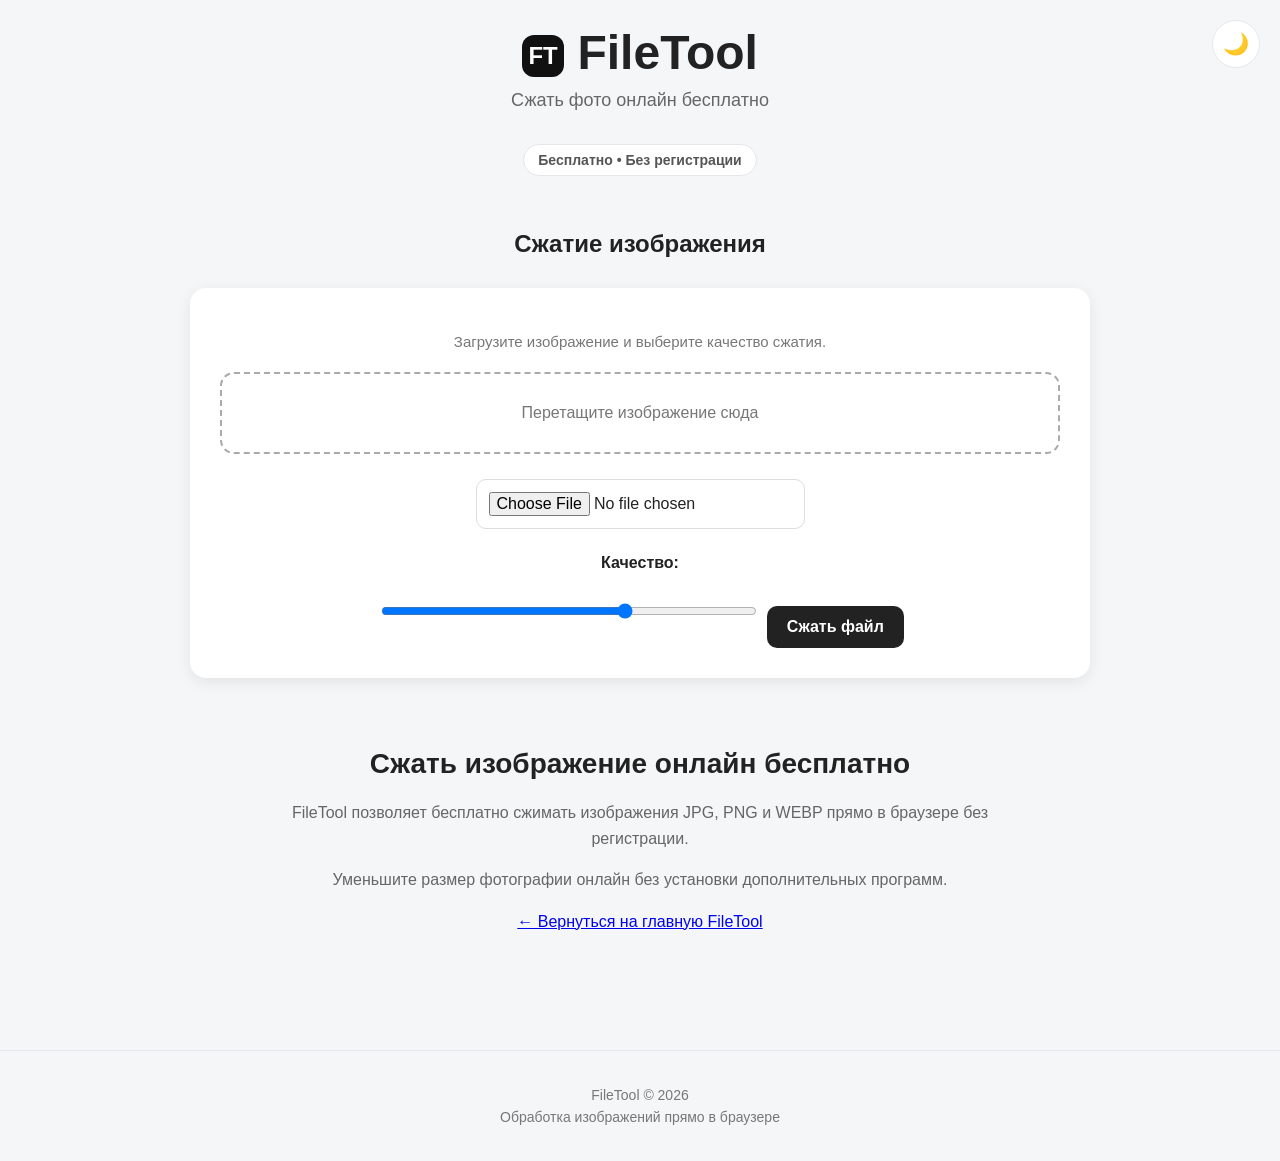
==== compress/index.html @ d28f984b "Improve SEO and add separate tool pages" ====
<!DOCTYPE html>
<html lang="ru">

<head>
    <meta charset="UTF-8">
    <meta name="viewport" content="width=device-width, initial-scale=1.0">

    <title>Сжать фото онлайн бесплатно — FileTool</title>

    <meta name="description"
          content="Сжимайте JPG, PNG и WEBP изображения онлайн бесплатно прямо в браузере без регистрации.">

    <link rel="canonical"
          href="https://trivial177.github.io/FileTool/compress/">

    <link rel="stylesheet" href="../style.css">

    <meta name="theme-color" content="#111111">

    <!-- Значок FT во вкладке браузера -->
    <link rel="icon"
          href="data:image/svg+xml,<svg xmlns='http://www.w3.org/2000/svg' viewBox='0 0 100 100'><rect width='100' height='100' rx='22' fill='%23111'/><text x='50' y='64' text-anchor='middle' font-size='48' font-family='Arial' font-weight='bold' fill='white'>FT</text></svg>">
</head>

<body>

    <button id="themeToggle" class="theme-toggle">
        🌙
    </button>

    <header>
        <h1>
            <span class="logo-icon">FT</span>
            FileTool
        </h1>

        <p>Сжать фото онлайн бесплатно</p>

        <p class="header-badge">
            Бесплатно • Без регистрации
        </p>
    </header>

    <main>

        <h2>Сжатие изображения</h2>

        <div id="compressor">

            <p class="tool-help">
                Загрузите изображение и выберите качество сжатия.
            </p>

            <div class="drop-zone" id="compressDropZone">
                Перетащите изображение сюда
            </div>

            <input
                type="file"
                id="compressInput"
                accept="image/*"
            >

            <label for="quality">
                Качество:
            </label>

            <input
                type="range"
                id="quality"
                min="0.1"
                max="1"
                step="0.1"
                value="0.7"
            >

            <button id="startCompress">
                Сжать файл
            </button>

        </div>

        <section class="seo-section">

            <h2>Сжать изображение онлайн бесплатно</h2>

            <p>
                FileTool позволяет бесплатно сжимать изображения
                JPG, PNG и WEBP прямо в браузере без регистрации.
            </p>

            <p>
                Уменьшите размер фотографии онлайн без установки
                дополнительных программ.
            </p>

            <p>
                <a href="../index.html">
                    ← Вернуться на главную FileTool
                </a>
            </p>

        </section>

    </main>

    <footer>
        <p>FileTool © 2026</p>
        <p>Обработка изображений прямо в браузере</p>
    </footer>

    <script src="compress.js"></script>

</body>
</html>
---- style.css ----
body {
    margin: 0;
    font-family: Arial, sans-serif;
    background-color: #f4f6f8;
    color: #222;
}
header {
    text-align: center;
    padding: 25px 20px 10px;
}

header h1 {
    margin: 0;
    font-size: 48px;
}

header p {
    margin-top: 10px;
    color: #666;
    font-size: 18px;
}
main {
    max-width: 900px;
    margin: 0 auto;
    padding: 10px 20px 30px;
    text-align: center;
}

main h2 {
    margin-bottom: 30px;
}
.tools {
    display: grid;
    grid-template-columns: repeat(2, 1fr);
    gap: 20px;
}
.tools button {
    padding: 25px;
    font-size: 18px;
    border-radius: 14px;
    cursor: pointer;
    box-shadow: 0 4px 12px rgba(0, 0, 0, 0.08);
    background: white;
    border: 1px solid #e5e7eb;
}
.tools button {
    transition: 0.2s;
}

.tools button:hover {
    transform: translateY(-4px);
    box-shadow: 0 10px 24px rgba(0, 0, 0, 0.12);
    background: #fafafa;
}
.tools button:active {
    transform: translateY(0);
}
@media (max-width: 600px) {
    .tools{
        grid-template-columns: 1fr;
    }

    header h1 {
        font-size: 36px;
    }
}
#converter,
#compressor,
#resizer,
#removeBg,
#replaceBg {
    margin-top: 30px;
    padding: 30px;
    background: white;
    border-radius: 16px;
    box-shadow: 0 4px 16px rgba(0, 0, 0, 0.08);
}
#converter input,
#compressor input,
#resizer input,
#removeBg input,
#replaceBg input,
#converter select {
    margin: 10px 5px;
    padding: 12px;
    border: 1px solid #ddd;
    border-radius: 10px;
    font-size: 16px;
}
#converter button,
#compressor button,
#resizer button,
#removeBg button,
#replaceBg button {
    padding: 12px 20px;
    border: none;
    border-radius: 10px;
    cursor: pointer;
    font-size: 16px;
}
#converter button,
#compressor button,
#resizer button,
#removeBg button,
#replaceBg button {
    background: #222;
    color: white;
    transition: 0.2s;
}
#converter button:hover,
#compressor button:hover,
#resizer button:hover,
#removeBg button:hover,
#replaceBg button:hover {
    transform: translateY(-2px);
    opacity: 0.85;
}
.tool-title {
    display: block;
    font-size: 20px;
    font-weight: 600;
}
.tool-description {
    display: block;
    margin-top: 8px;
    font-size: 14px;
    font-weight: 400;
    color: #777;
}
.tool-help {
    color: #777;
    font-size: 15px;
    margin-bottom: 22px;
}
#converter h3 {
    font-size: 18px;
    margin-bottom: 8px;
}
#converter input[type="file"] {
    padding: 12px;
    border: 1px solid #ddd;
    border-radius: 10px;
    background: #fafafa;
    font-size: 15px;
}
#converter select {
    padding: 12px 16px;
    border: 1px solid #ddd;
    border-radius: 10px;
    background: white;
    font-size: 15px;
    cursor: pointer;
}
#startConvert {
    background: #111;
    color: white;
    font-weight: 600;
    padding: 14px 24px;
    border-radius: 12px;
    box-shadow: 0 6px 16px rgba(0, 0, 0, 0.16);
}
#startConvert:hover {
    background: #000;
    transform: translateY(-3px);
    box-shadow: 0 10px 22px rgba(0, 0, 0, 0.22);
}
#compressor label {
    display: block;
    margin-top: 15px;
    margin-bottom: 8px;
    font-weight: 600;
}
#quality {
    width: 350px;
    max-width: 100%;
    cursor: pointer;
}
#startCompress {
    background: #111;
    color: white;
    font-weight: 600;
    padding: 14px 24px;
    border-radius: 12px;
}
#startCompress:hover {
    background: #000;
    transform: translateY(-2px);
}
.size-inputs {
    display: flex;
    justify-content: center;
    gap: 12px;
    margin: 20px 0;
}
.size-inputs input {
    width: 140px;
    padding: 12px;
    text-align: center;
}
#startResize {
    background: #111;
    color: white;
    font-weight: 600;
    padding: 14px 24px;
    border-radius: 12px;
}
#startResize:hover {
    background: #000;
    transform: translateY(-2px);
}
#startRemoveBg {
    background: #111;
    color: white;
    font-weight: 600;
    padding: 14px 24px;
    border-radius: 12px;
}
#startRemoveBg:hover {
    background: #000;
    transform: translateY(-2px);
}
#removeBgStatus {
    margin-top: 18px;
    font-size: 16px;
    font-weight: 600;
    min-height: 20px;
}
#removeBgStatus:not(:empty) {
    padding: 10px;
}
#startReplaceBg {
    background: #111;
    color: white;
    font-weight: 600;
    padding: 14px 24px;
    border-radius: 12px;
}
#startReplaceBg:hover {
    background: #000;
    transform: translateY(-2px);
}
#replaceBgStatus {
    margin-top: 18px;
    font-size: 16px;
    font-weight: 600;
    min-height: 20px;
}
#replaceBgStatus:not(:empty) {
    padding: 10px;
}
.header-badge {
    display: inline-block;
    margin-top: 15px;
    padding: 7px 14px;
    background: white;
    border: 1px solid #e5e7eb;
    border-radius: 20px;
    font-size: 14px;
    font-weight: 600;
    color: #555;
}
footer {
    margin-top: 70px;
    padding: 30px 20px;
    text-align: center;
    border-top: 1px solid #e5e7eb;
}
footer p {
    margin: 6px 0;
    color: #777;
    font-size: 14px;
}
.logo-icon {
    display: inline-flex;
    align-items: center;
    justify-content: center;
    width: 42px;
    height: 42px;
}
.logo-icon {
    background: #111;
    color: white;
    border-radius: 12px;
    font-size: 24px;
    vertical-align: middle;
}
.theme-toggle {
    position: fixed;
    top: 20px;
    right: 20px;
    width: 48px;
    height: 48px;
}
.theme-toggle {
    border: 1px solid #e5e7eb;
    border-radius: 50%;
    background: white;
    font-size: 21px;
    cursor: pointer;
}
.dark-theme {
    background: #111;
    color: #f5f5f5;
}
.dark-theme header p,
.dark-theme .tool-description,
.dark-theme .tool-help,
.dark-theme footer p {
    color: #aaa;
}
.dark-theme .tools button {
    background: #1c1c1c;
    color: #f5f5f5;
    border-color: #333;
}
.dark-theme #converter,
.dark-theme #compressor,
.dark-theme #resizer,
.dark-theme #removeBg,
.dark-theme #replaceBg {
    background: #1c1c1c;
    color: #f5f5f5;
}
.dark-theme .header-badge {
    background: #1c1c1c;
    color: #ccc;
    border-color: #333;
}
.dark-theme .theme-toggle {
    background: #1c1c1c;
    border-color: #333;
}
.dark-theme .logo-icon {
    background: white;
    color: #111;
}
.dark-theme input,
.dark-theme select {
    background: #252525;
    color: #f5f5f5;
    border-color: #444;
}
.dark-theme input[type="file"]::file-selector-button {
    background: #333;
    color: white;
    border: none;
}
.dark-theme #startConvert,
.dark-theme #startCompress,
.dark-theme #startResize,
.dark-theme #startRemoveBg,
.dark-theme #startReplaceBg {
    background: white;
    color: #111;
}
.dark-theme #startConvert:hover,
.dark-theme #startCompress:hover,
.dark-theme #startResize:hover,
.dark-theme #startRemoveBg:hover,
.dark-theme #startReplaceBg:hover {
    background: #eaeaea;
}
.dark-theme #converter input[type="file"] {
    background: #252525;
    color: #f5f5f5;
    border-color: #444;
}
.dark-theme #converter select {
    background: #252525;
    color: #f5f5f5;
    border-color: #444;
}
.drop-zone {
    padding: 30px;
    margin-bottom: 15px;
    border: 2px dashed #aaa;
}
.drop-zone {
    border-radius: 14px;
    color: #777;
    cursor: pointer;
}
.drop-zone.dragging {
    border-color: #fff;
    background: #252525;
}
.seo-section {
    max-width: 700px;
    margin: 70px auto 0;
    padding: 0 20px;
    text-align: center;
}
.seo-section h2 {
    font-size: 28px;
    margin-bottom: 20px;
}
.seo-section p {
    color: #666;
    font-size: 16px;
    line-height: 1.6;
}
.dark-theme .seo-section p {
    color: #aaa;
}
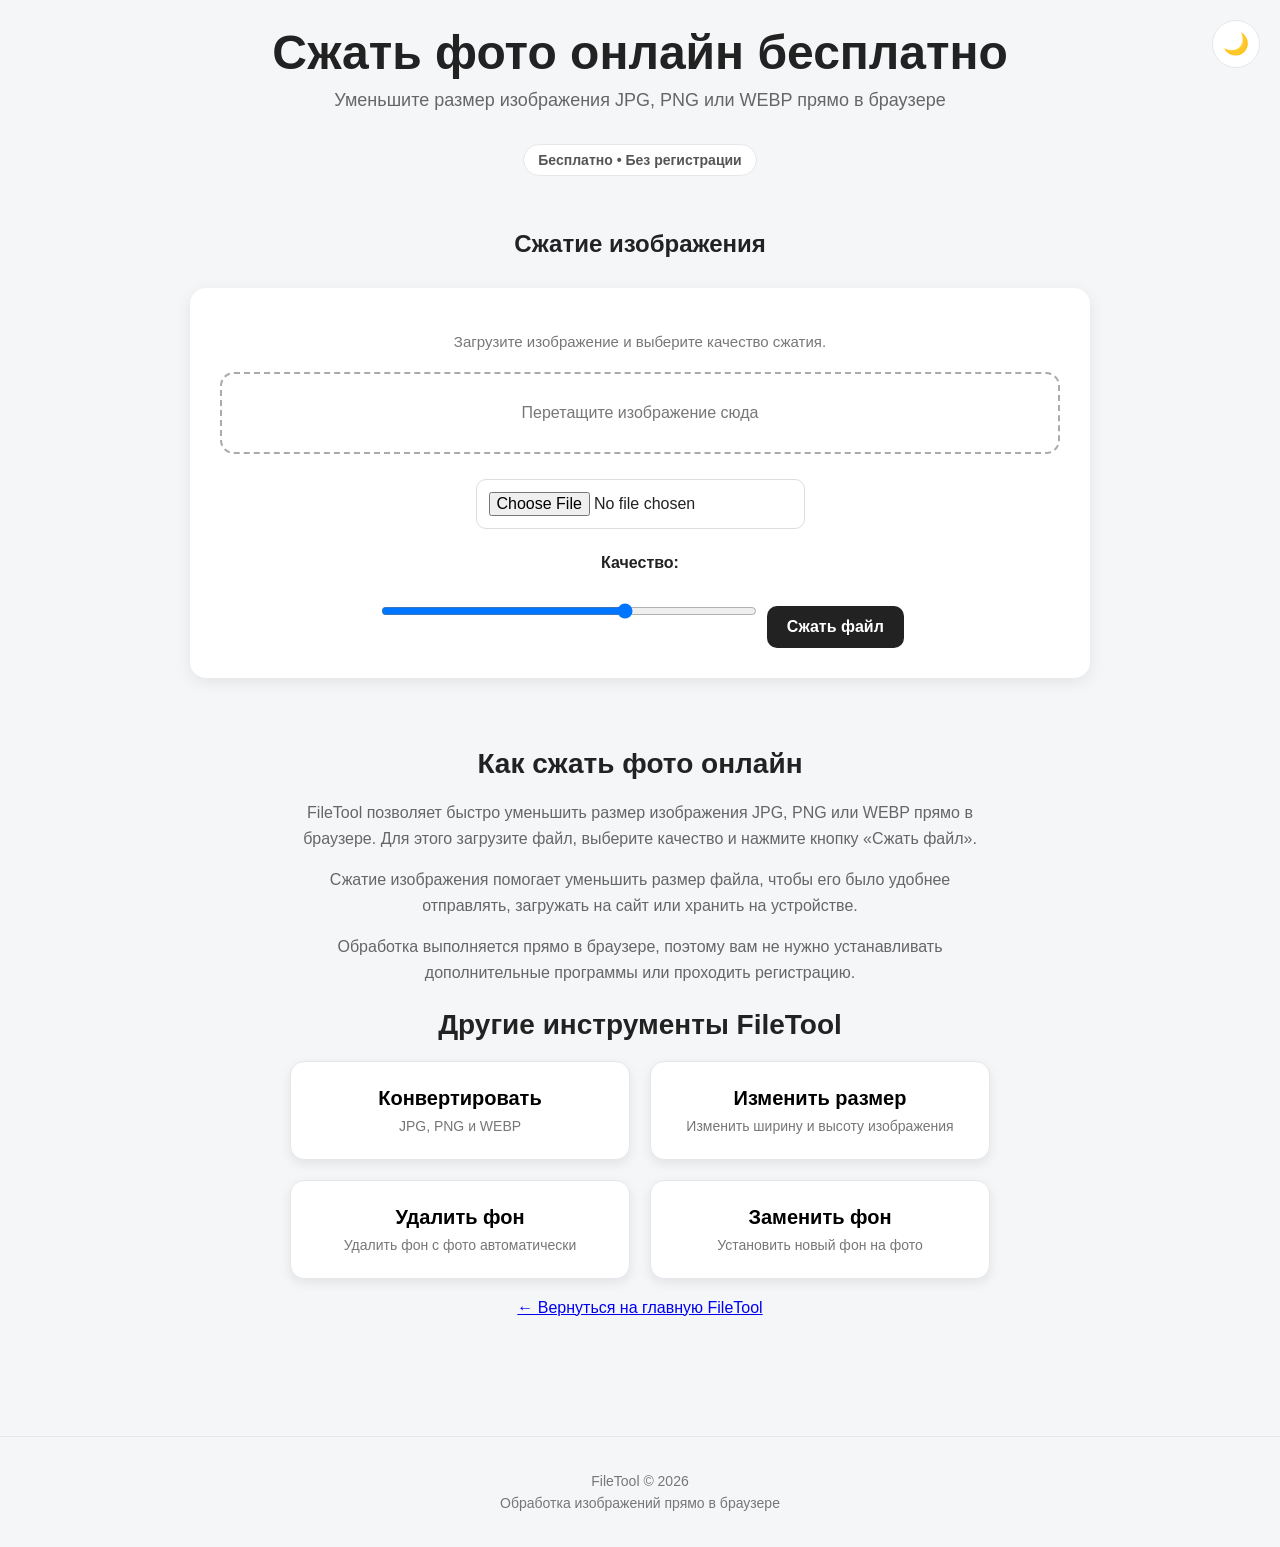
==== commit e6a800b2: "Improve SEO for tool pages" ====
--- a/compress/index.html
+++ b/compress/index.html
@@ -2,24 +2,44 @@
 <html lang="ru">
 
 <head>
+
     <meta charset="UTF-8">
-    <meta name="viewport" content="width=device-width, initial-scale=1.0">
-
-    <title>Сжать фото онлайн бесплатно — FileTool</title>
+
+    <meta name="viewport"
+          content="width=device-width, initial-scale=1.0">
+
+    <title>Сжать фото онлайн бесплатно без потери качества — FileTool</title>
 
     <meta name="description"
-          content="Сжимайте JPG, PNG и WEBP изображения онлайн бесплатно прямо в браузере без регистрации.">
+          content="Сожмите фото и изображения JPG, PNG и WEBP онлайн бесплатно. Уменьшите размер файла прямо в браузере без регистрации и установки программ.">
 
     <link rel="canonical"
           href="https://trivial177.github.io/FileTool/compress/">
 
-    <link rel="stylesheet" href="../style.css">
-
-    <meta name="theme-color" content="#111111">
-
-    <!-- Значок FT во вкладке браузера -->
+    <meta property="og:title"
+          content="Сжать фото онлайн бесплатно — FileTool">
+
+    <meta property="og:description"
+          content="Бесплатное сжатие JPG, PNG и WEBP изображений прямо в браузере без регистрации.">
+
+    <meta property="og:type"
+          content="website">
+
+    <meta property="og:url"
+          content="https://trivial177.github.io/FileTool/compress/">
+
+    <meta property="og:image"
+          content="https://trivial177.github.io/FileTool/preview.png">
+
+    <meta name="theme-color"
+          content="#111111">
+
+    <link rel="stylesheet"
+          href="../style.css">
+
     <link rel="icon"
-          href="data:image/svg+xml,<svg xmlns='http://www.w3.org/2000/svg' viewBox='0 0 100 100'><rect width='100' height='100' rx='22' fill='%23111'/><text x='50' y='64' text-anchor='middle' font-size='48' font-family='Arial' font-weight='bold' fill='white'>FT</text></svg>">
+          href="data:image/svg+xml,%3Csvg xmlns='http://www.w3.org/2000/svg' viewBox='0 0 100 100'%3E%3Crect width='100' height='100' rx='22' fill='%23111'/%3E%3Ctext x='50' y='64' text-anchor='middle' font-size='48' font-family='Arial' font-weight='bold' fill='white'%3EFT%3C/text%3E%3C/svg%3E">
+
 </head>
 
 <body>
@@ -29,16 +49,19 @@
     </button>
 
     <header>
+
         <h1>
-            <span class="logo-icon">FT</span>
-            FileTool
+            Сжать фото онлайн бесплатно
         </h1>
 
-        <p>Сжать фото онлайн бесплатно</p>
+        <p>
+            Уменьшите размер изображения JPG, PNG или WEBP прямо в браузере
+        </p>
 
         <p class="header-badge">
             Бесплатно • Без регистрации
         </p>
+
     </header>
 
     <main>
@@ -51,7 +74,8 @@
                 Загрузите изображение и выберите качество сжатия.
             </p>
 
-            <div class="drop-zone" id="compressDropZone">
+            <div class="drop-zone"
+                 id="compressDropZone">
                 Перетащите изображение сюда
             </div>
 
@@ -82,17 +106,84 @@
 
         <section class="seo-section">
 
-            <h2>Сжать изображение онлайн бесплатно</h2>
-
-            <p>
-                FileTool позволяет бесплатно сжимать изображения
-                JPG, PNG и WEBP прямо в браузере без регистрации.
-            </p>
-
-            <p>
-                Уменьшите размер фотографии онлайн без установки
-                дополнительных программ.
-            </p>
+            <h2>
+                Как сжать фото онлайн
+            </h2>
+
+            <p>
+                FileTool позволяет быстро уменьшить размер изображения
+                JPG, PNG или WEBP прямо в браузере.
+                Для этого загрузите файл, выберите качество и нажмите
+                кнопку «Сжать файл».
+            </p>
+
+            <p>
+                Сжатие изображения помогает уменьшить размер файла,
+                чтобы его было удобнее отправлять, загружать на сайт
+                или хранить на устройстве.
+            </p>
+
+            <p>
+                Обработка выполняется прямо в браузере,
+                поэтому вам не нужно устанавливать дополнительные программы
+                или проходить регистрацию.
+            </p>
+
+            <h2>
+                Другие инструменты FileTool
+            </h2>
+
+            <div class="tools">
+
+                <button onclick="window.location.href='../convert/index.html'">
+
+                    <span class="tool-title">
+                        Конвертировать
+                    </span>
+
+                    <span class="tool-description">
+                        JPG, PNG и WEBP
+                    </span>
+
+                </button>
+
+                <button onclick="window.location.href='../resize/index.html'">
+
+                    <span class="tool-title">
+                        Изменить размер
+                    </span>
+
+                    <span class="tool-description">
+                        Изменить ширину и высоту изображения
+                    </span>
+
+                </button>
+
+                <button onclick="window.location.href='../remove-background/index.html'">
+
+                    <span class="tool-title">
+                        Удалить фон
+                    </span>
+
+                    <span class="tool-description">
+                        Удалить фон с фото автоматически
+                    </span>
+
+                </button>
+
+                <button onclick="window.location.href='../replace-background/index.html'">
+
+                    <span class="tool-title">
+                        Заменить фон
+                    </span>
+
+                    <span class="tool-description">
+                        Установить новый фон на фото
+                    </span>
+
+                </button>
+
+            </div>
 
             <p>
                 <a href="../index.html">
@@ -105,11 +196,47 @@
     </main>
 
     <footer>
-        <p>FileTool © 2026</p>
-        <p>Обработка изображений прямо в браузере</p>
+
+        <p>
+            FileTool © 2026
+        </p>
+
+        <p>
+            Обработка изображений прямо в браузере
+        </p>
+
     </footer>
 
     <script src="compress.js"></script>
+
+    <script>
+        const themeToggle = document.getElementById("themeToggle");
+
+        if (localStorage.getItem("theme") === "dark") {
+            document.body.classList.add("dark-theme");
+            themeToggle.textContent = "☀️";
+        } else {
+            themeToggle.textContent = "🌙";
+        }
+
+        themeToggle.addEventListener("click", function () {
+
+            document.body.classList.toggle("dark-theme");
+
+            if (document.body.classList.contains("dark-theme")) {
+
+                themeToggle.textContent = "☀️";
+                localStorage.setItem("theme", "dark");
+
+            } else {
+
+                themeToggle.textContent = "🌙";
+                localStorage.setItem("theme", "light");
+
+            }
+
+        });
+    </script>
 
 </body>
 </html>
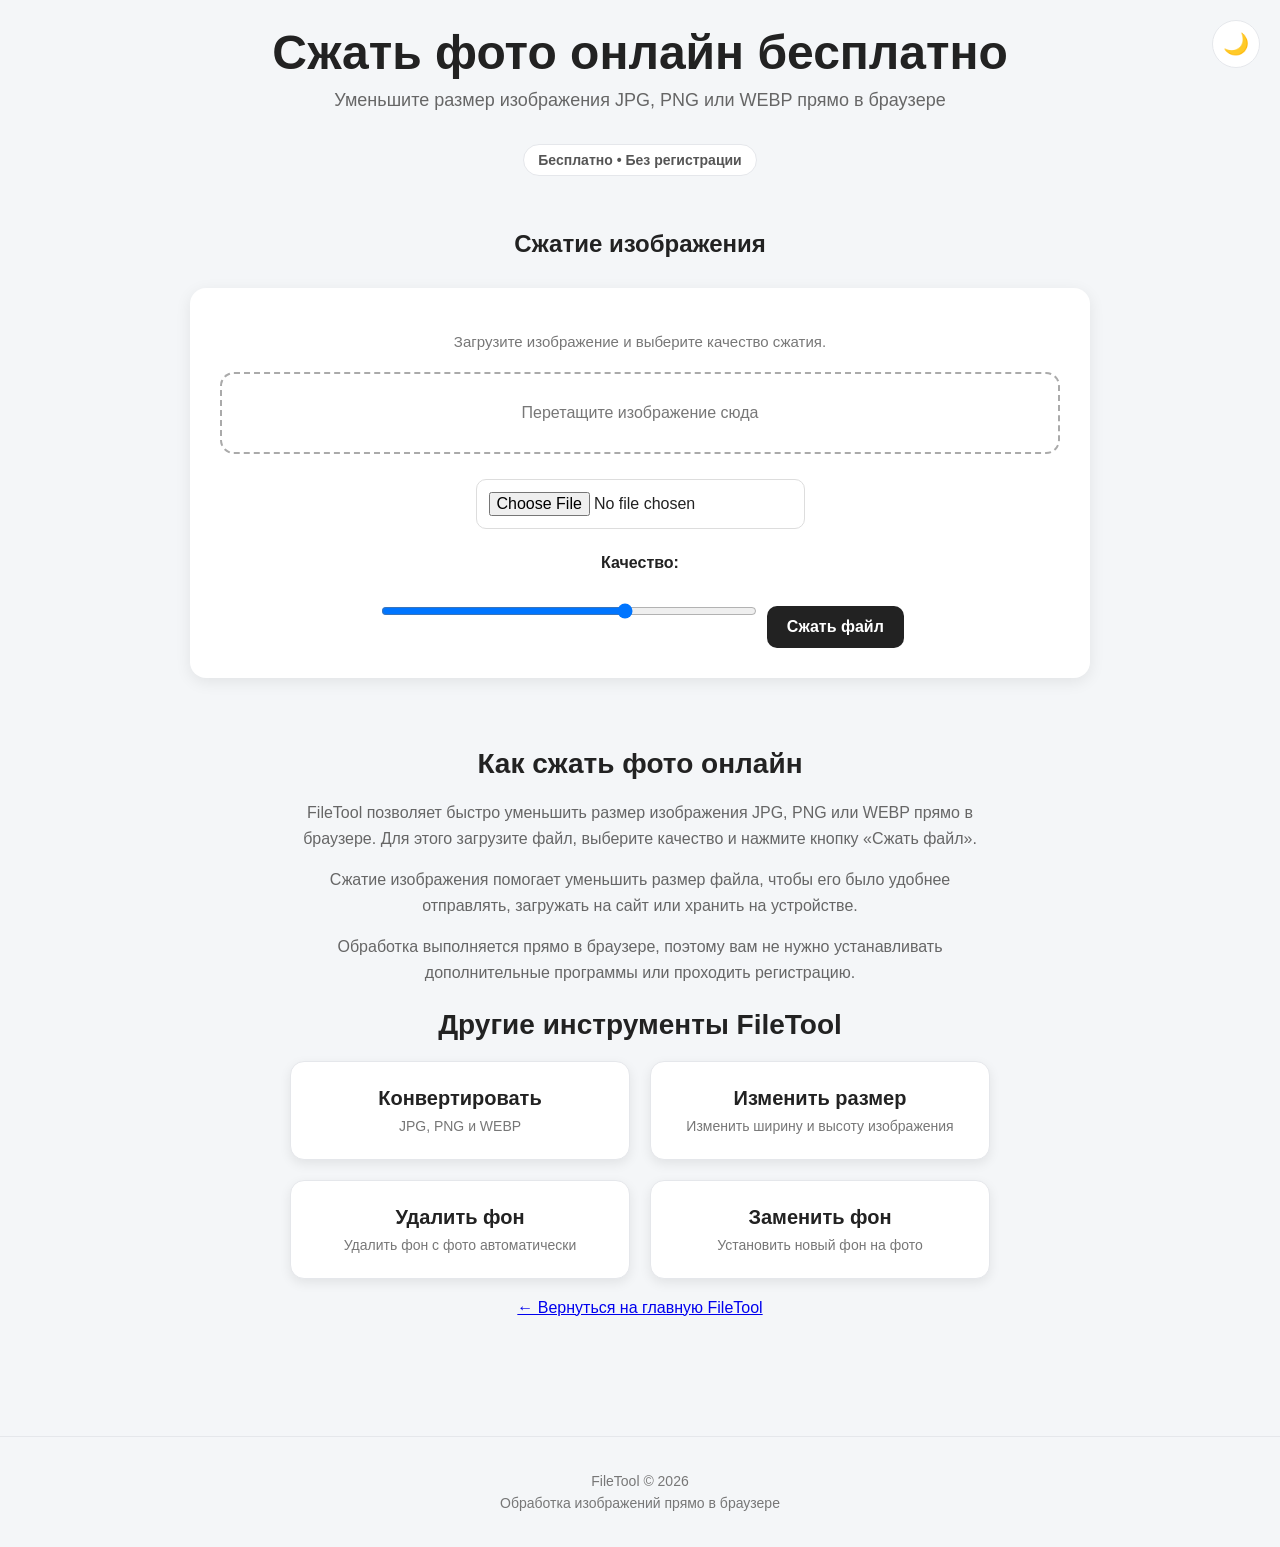
==== commit 65cfdb58: "Improve internal links for SEO" ====
--- a/compress/index.html
+++ b/compress/index.html
@@ -66,7 +66,9 @@
 
     <main>
 
-        <h2>Сжатие изображения</h2>
+        <h2>
+            Сжатие изображения
+        </h2>
 
         <div id="compressor">
 
@@ -135,7 +137,7 @@
 
             <div class="tools">
 
-                <button onclick="window.location.href='../convert/index.html'">
+                <a href="../convert/index.html">
 
                     <span class="tool-title">
                         Конвертировать
@@ -145,9 +147,9 @@
                         JPG, PNG и WEBP
                     </span>
 
-                </button>
-
-                <button onclick="window.location.href='../resize/index.html'">
+                </a>
+
+                <a href="../resize/index.html">
 
                     <span class="tool-title">
                         Изменить размер
@@ -157,9 +159,9 @@
                         Изменить ширину и высоту изображения
                     </span>
 
-                </button>
-
-                <button onclick="window.location.href='../remove-background/index.html'">
+                </a>
+
+                <a href="../remove-background/index.html">
 
                     <span class="tool-title">
                         Удалить фон
@@ -169,9 +171,9 @@
                         Удалить фон с фото автоматически
                     </span>
 
-                </button>
-
-                <button onclick="window.location.href='../replace-background/index.html'">
+                </a>
+
+                <a href="../replace-background/index.html">
 
                     <span class="tool-title">
                         Заменить фон
@@ -181,7 +183,7 @@
                         Установить новый фон на фото
                     </span>
 
-                </button>
+                </a>
 
             </div>
 
--- a/style.css
+++ b/style.css
@@ -4,6 +4,7 @@
     background-color: #f4f6f8;
     color: #222;
 }
+
 header {
     text-align: center;
     padding: 25px 20px 10px;
@@ -19,6 +20,7 @@
     color: #666;
     font-size: 18px;
 }
+
 main {
     max-width: 900px;
     margin: 0 auto;
@@ -29,12 +31,15 @@
 main h2 {
     margin-bottom: 30px;
 }
+
 .tools {
     display: grid;
     grid-template-columns: repeat(2, 1fr);
     gap: 20px;
 }
-.tools button {
+
+.tools button,
+.tools a {
     padding: 25px;
     font-size: 18px;
     border-radius: 14px;
@@ -42,21 +47,29 @@
     box-shadow: 0 4px 12px rgba(0, 0, 0, 0.08);
     background: white;
     border: 1px solid #e5e7eb;
-}
-.tools button {
     transition: 0.2s;
-}
-
-.tools button:hover {
+
+    text-decoration: none;
+    color: #222;
+
+    display: block;
+    box-sizing: border-box;
+}
+
+.tools button:hover,
+.tools a:hover {
     transform: translateY(-4px);
     box-shadow: 0 10px 24px rgba(0, 0, 0, 0.12);
     background: #fafafa;
 }
-.tools button:active {
+
+.tools button:active,
+.tools a:active {
     transform: translateY(0);
 }
+
 @media (max-width: 600px) {
-    .tools{
+    .tools {
         grid-template-columns: 1fr;
     }
 
@@ -64,6 +77,7 @@
         font-size: 36px;
     }
 }
+
 #converter,
 #compressor,
 #resizer,
@@ -75,6 +89,7 @@
     border-radius: 16px;
     box-shadow: 0 4px 16px rgba(0, 0, 0, 0.08);
 }
+
 #converter input,
 #compressor input,
 #resizer input,
@@ -87,6 +102,7 @@
     border-radius: 10px;
     font-size: 16px;
 }
+
 #converter button,
 #compressor button,
 #resizer button,
@@ -98,6 +114,7 @@
     cursor: pointer;
     font-size: 16px;
 }
+
 #converter button,
 #compressor button,
 #resizer button,
@@ -107,6 +124,7 @@
     color: white;
     transition: 0.2s;
 }
+
 #converter button:hover,
 #compressor button:hover,
 #resizer button:hover,
@@ -115,11 +133,13 @@
     transform: translateY(-2px);
     opacity: 0.85;
 }
+
 .tool-title {
     display: block;
     font-size: 20px;
     font-weight: 600;
 }
+
 .tool-description {
     display: block;
     margin-top: 8px;
@@ -127,15 +147,18 @@
     font-weight: 400;
     color: #777;
 }
+
 .tool-help {
     color: #777;
     font-size: 15px;
     margin-bottom: 22px;
 }
+
 #converter h3 {
     font-size: 18px;
     margin-bottom: 8px;
 }
+
 #converter input[type="file"] {
     padding: 12px;
     border: 1px solid #ddd;
@@ -143,6 +166,7 @@
     background: #fafafa;
     font-size: 15px;
 }
+
 #converter select {
     padding: 12px 16px;
     border: 1px solid #ddd;
@@ -151,6 +175,7 @@
     font-size: 15px;
     cursor: pointer;
 }
+
 #startConvert {
     background: #111;
     color: white;
@@ -159,22 +184,26 @@
     border-radius: 12px;
     box-shadow: 0 6px 16px rgba(0, 0, 0, 0.16);
 }
+
 #startConvert:hover {
     background: #000;
     transform: translateY(-3px);
     box-shadow: 0 10px 22px rgba(0, 0, 0, 0.22);
 }
+
 #compressor label {
     display: block;
     margin-top: 15px;
     margin-bottom: 8px;
     font-weight: 600;
 }
+
 #quality {
     width: 350px;
     max-width: 100%;
     cursor: pointer;
 }
+
 #startCompress {
     background: #111;
     color: white;
@@ -182,21 +211,25 @@
     padding: 14px 24px;
     border-radius: 12px;
 }
+
 #startCompress:hover {
     background: #000;
     transform: translateY(-2px);
 }
+
 .size-inputs {
     display: flex;
     justify-content: center;
     gap: 12px;
     margin: 20px 0;
 }
+
 .size-inputs input {
     width: 140px;
     padding: 12px;
     text-align: center;
 }
+
 #startResize {
     background: #111;
     color: white;
@@ -204,10 +237,12 @@
     padding: 14px 24px;
     border-radius: 12px;
 }
+
 #startResize:hover {
     background: #000;
     transform: translateY(-2px);
 }
+
 #startRemoveBg {
     background: #111;
     color: white;
@@ -215,19 +250,23 @@
     padding: 14px 24px;
     border-radius: 12px;
 }
+
 #startRemoveBg:hover {
     background: #000;
     transform: translateY(-2px);
 }
+
 #removeBgStatus {
     margin-top: 18px;
     font-size: 16px;
     font-weight: 600;
     min-height: 20px;
 }
+
 #removeBgStatus:not(:empty) {
     padding: 10px;
 }
+
 #startReplaceBg {
     background: #111;
     color: white;
@@ -235,19 +274,23 @@
     padding: 14px 24px;
     border-radius: 12px;
 }
+
 #startReplaceBg:hover {
     background: #000;
     transform: translateY(-2px);
 }
+
 #replaceBgStatus {
     margin-top: 18px;
     font-size: 16px;
     font-weight: 600;
     min-height: 20px;
 }
+
 #replaceBgStatus:not(:empty) {
     padding: 10px;
 }
+
 .header-badge {
     display: inline-block;
     margin-top: 15px;
@@ -259,17 +302,20 @@
     font-weight: 600;
     color: #555;
 }
+
 footer {
     margin-top: 70px;
     padding: 30px 20px;
     text-align: center;
     border-top: 1px solid #e5e7eb;
 }
+
 footer p {
     margin: 6px 0;
     color: #777;
     font-size: 14px;
 }
+
 .logo-icon {
     display: inline-flex;
     align-items: center;
@@ -277,6 +323,7 @@
     width: 42px;
     height: 42px;
 }
+
 .logo-icon {
     background: #111;
     color: white;
@@ -284,6 +331,7 @@
     font-size: 24px;
     vertical-align: middle;
 }
+
 .theme-toggle {
     position: fixed;
     top: 20px;
@@ -291,6 +339,7 @@
     width: 48px;
     height: 48px;
 }
+
 .theme-toggle {
     border: 1px solid #e5e7eb;
     border-radius: 50%;
@@ -298,21 +347,26 @@
     font-size: 21px;
     cursor: pointer;
 }
+
 .dark-theme {
     background: #111;
     color: #f5f5f5;
 }
+
 .dark-theme header p,
 .dark-theme .tool-description,
 .dark-theme .tool-help,
 .dark-theme footer p {
     color: #aaa;
 }
-.dark-theme .tools button {
+
+.dark-theme .tools button,
+.dark-theme .tools a {
     background: #1c1c1c;
     color: #f5f5f5;
     border-color: #333;
 }
+
 .dark-theme #converter,
 .dark-theme #compressor,
 .dark-theme #resizer,
@@ -321,30 +375,36 @@
     background: #1c1c1c;
     color: #f5f5f5;
 }
+
 .dark-theme .header-badge {
     background: #1c1c1c;
     color: #ccc;
     border-color: #333;
 }
+
 .dark-theme .theme-toggle {
     background: #1c1c1c;
     border-color: #333;
 }
+
 .dark-theme .logo-icon {
     background: white;
     color: #111;
 }
+
 .dark-theme input,
 .dark-theme select {
     background: #252525;
     color: #f5f5f5;
     border-color: #444;
 }
+
 .dark-theme input[type="file"]::file-selector-button {
     background: #333;
     color: white;
     border: none;
 }
+
 .dark-theme #startConvert,
 .dark-theme #startCompress,
 .dark-theme #startResize,
@@ -353,6 +413,7 @@
     background: white;
     color: #111;
 }
+
 .dark-theme #startConvert:hover,
 .dark-theme #startCompress:hover,
 .dark-theme #startResize:hover,
@@ -360,45 +421,54 @@
 .dark-theme #startReplaceBg:hover {
     background: #eaeaea;
 }
+
 .dark-theme #converter input[type="file"] {
     background: #252525;
     color: #f5f5f5;
     border-color: #444;
 }
+
 .dark-theme #converter select {
     background: #252525;
     color: #f5f5f5;
     border-color: #444;
 }
+
 .drop-zone {
     padding: 30px;
     margin-bottom: 15px;
     border: 2px dashed #aaa;
 }
+
 .drop-zone {
     border-radius: 14px;
     color: #777;
     cursor: pointer;
 }
+
 .drop-zone.dragging {
     border-color: #fff;
     background: #252525;
 }
+
 .seo-section {
     max-width: 700px;
     margin: 70px auto 0;
     padding: 0 20px;
     text-align: center;
 }
+
 .seo-section h2 {
     font-size: 28px;
     margin-bottom: 20px;
 }
+
 .seo-section p {
     color: #666;
     font-size: 16px;
     line-height: 1.6;
 }
+
 .dark-theme .seo-section p {
     color: #aaa;
 }
